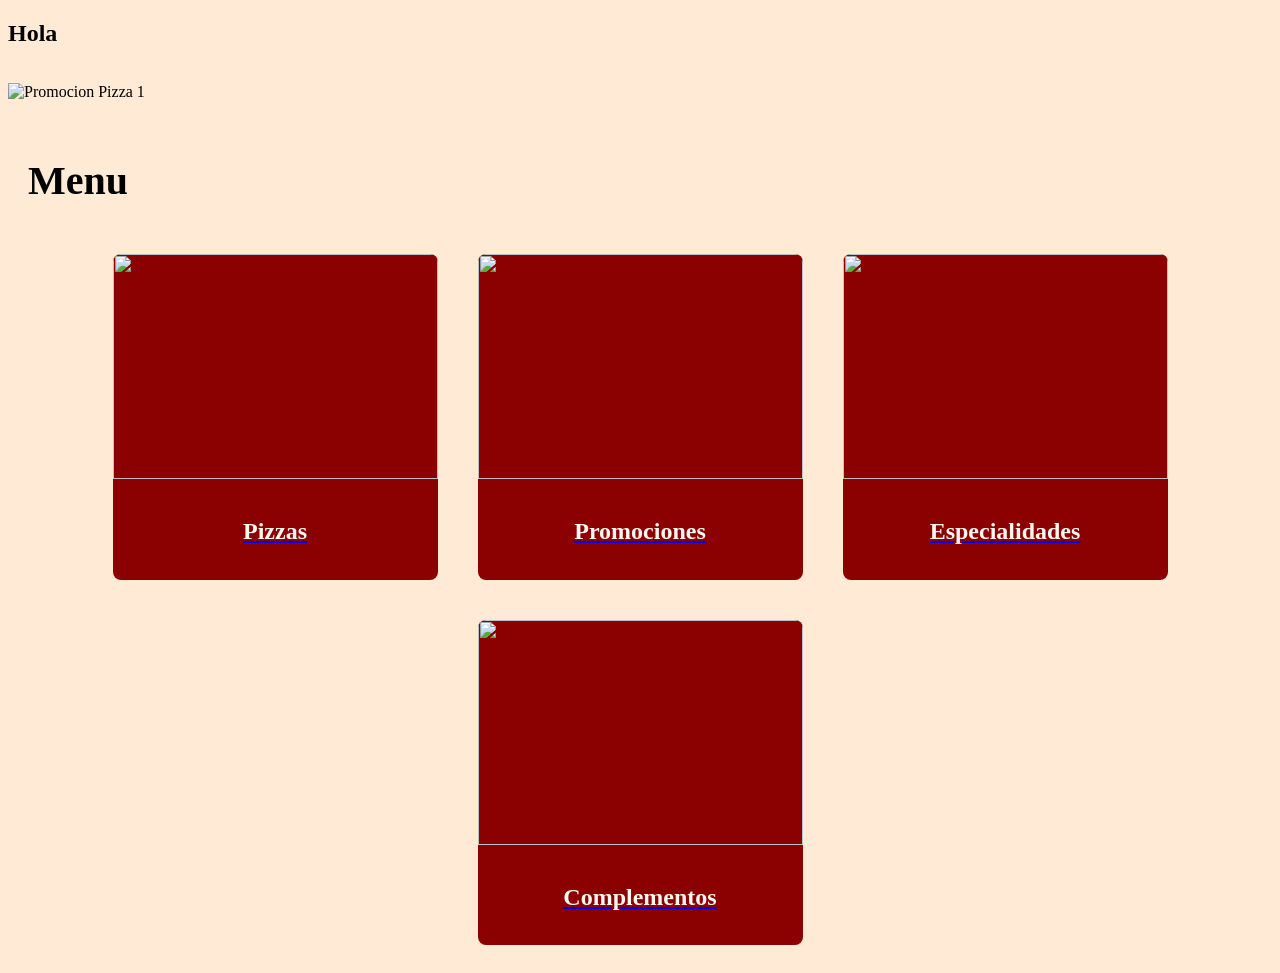
==== Web-Pizza-main/index.html @ d8ed1afa "Add files via upload" ====
<!DOCTYPE html>
<html lang="en">
<head>
    <meta charset="UTF-8">
    <meta name="viewport" content="width=device-width, initial-scale=1.0">
    <link rel="stylesheet" href="style.css">
    <title>Inicio - Pizza</title>
</head>
<body>
    <header>
        <nav>
            <h1>Hola</h1>
        </nav>
    </header>

    <main>
        <section>
            <div class="carrusel">
                <ul>
                    <li><img src="/img/banner1.png" alt="Promocion Pizza 1"></li>
                    <li><img src="/img/banner2.png" alt="Promocion Pizza 2"></li>
                    <li><img src="/img/banner3.png" alt="Promocion Pizza 3"></li>
                    <li><img src="/img/banner4.png" alt="Promocion Pizza 4"></li>
                    <li><img src="/img/banner5.png" alt="Promocion Pizza 5"></li>
                </ul>
            </div>
        </section>

        <section>
            <h1 class="titulo">Menu</h1>
            <div class="contenedorMenu">
                <a href="#" class="individual">
                    <img src="/img/pizzaMenu.jpg">
                    <div class="contenidoIndividual">
                        <h2>Pizzas</h2>
                    </div>
                </a>

                <a href="#" class="individual">
                    <img src="/img/promo.png">
                    <div class="contenidoIndividual">
                        <h2>Promociones</h2>
                    </div>
                </a>

                <a href="#" class="individual">
                    <img src="/img/especial.png">
                    <div class="contenidoIndividual">
                        <h2>Especialidades</h2>
                    </div>
                </a>

                <a href="#" class="individual">
                    <img src="/img/complemento.png">
                    <div class="contenidoIndividual">
                        <h2>Complementos</h2>
                    </div>
                </a>
            </div>
        </section>
    </main>
</body>
</html>
---- Web-Pizza-main/style.css ----
body{
    background-color: #FFEAD5;
}

/* CSS del carrusel */
/* https://www.youtube.com/watch?v=9FNNkzPBFcE */

.carrusel{
    width: 100%;
    max-width: 1280px;
    height: auto;
    margin: 0px auto;
    overflow: hidden;
}

.carrusel ul{
    display: flex;
    padding: 0;
    width: 500%;
    animation: slide 25s infinite ease-in-out;
}

.carrusel li{
    list-style: none;
    width: 20%;
    flex-shrink: 0;
}

.carrusel img{
    width: 100%;
    object-fit: cover;
    display: block;
}

/* CSS del menu */
/* https://www.youtube.com/watch?v=9FNNkzPBFcE */

.titulo{
    font-size: 2.5rem;
    margin: 40px 0 30px 0;
    font-weight: bold;
    padding-left: 20px;
}

.contenedorMenu{
    display: flex;
    justify-content: center;
    flex-wrap: wrap;
    margin-top: 30px;
}

.individual{
    width: 325px;
    background-color: #8B0000;
    border-radius: 8px;
    overflow: hidden;
    margin: 20px;
}

.individual img{
    width: 100%;
    height: 225px;
}

.contenidoIndividual{
    padding: 15px;
    text-align: center;
    color: #FAF7F2;
}

/* Parte del carrusel */

@keyframes slide {
    0% {margin-left: 0%;}
    18% {margin-left: 0%;}

    20% {margin-left: -100%;}
    38% {margin-left: -100%;}

    40% {margin-left: -200%;}
    58% {margin-left: -200%;}

    60% {margin-left: -300%;}
    78% {margin-left: -300%;}

    80% {margin-left: -400%;}
    100% {margin-left: -400%;}
}

/* Fin de parte del carrusel */
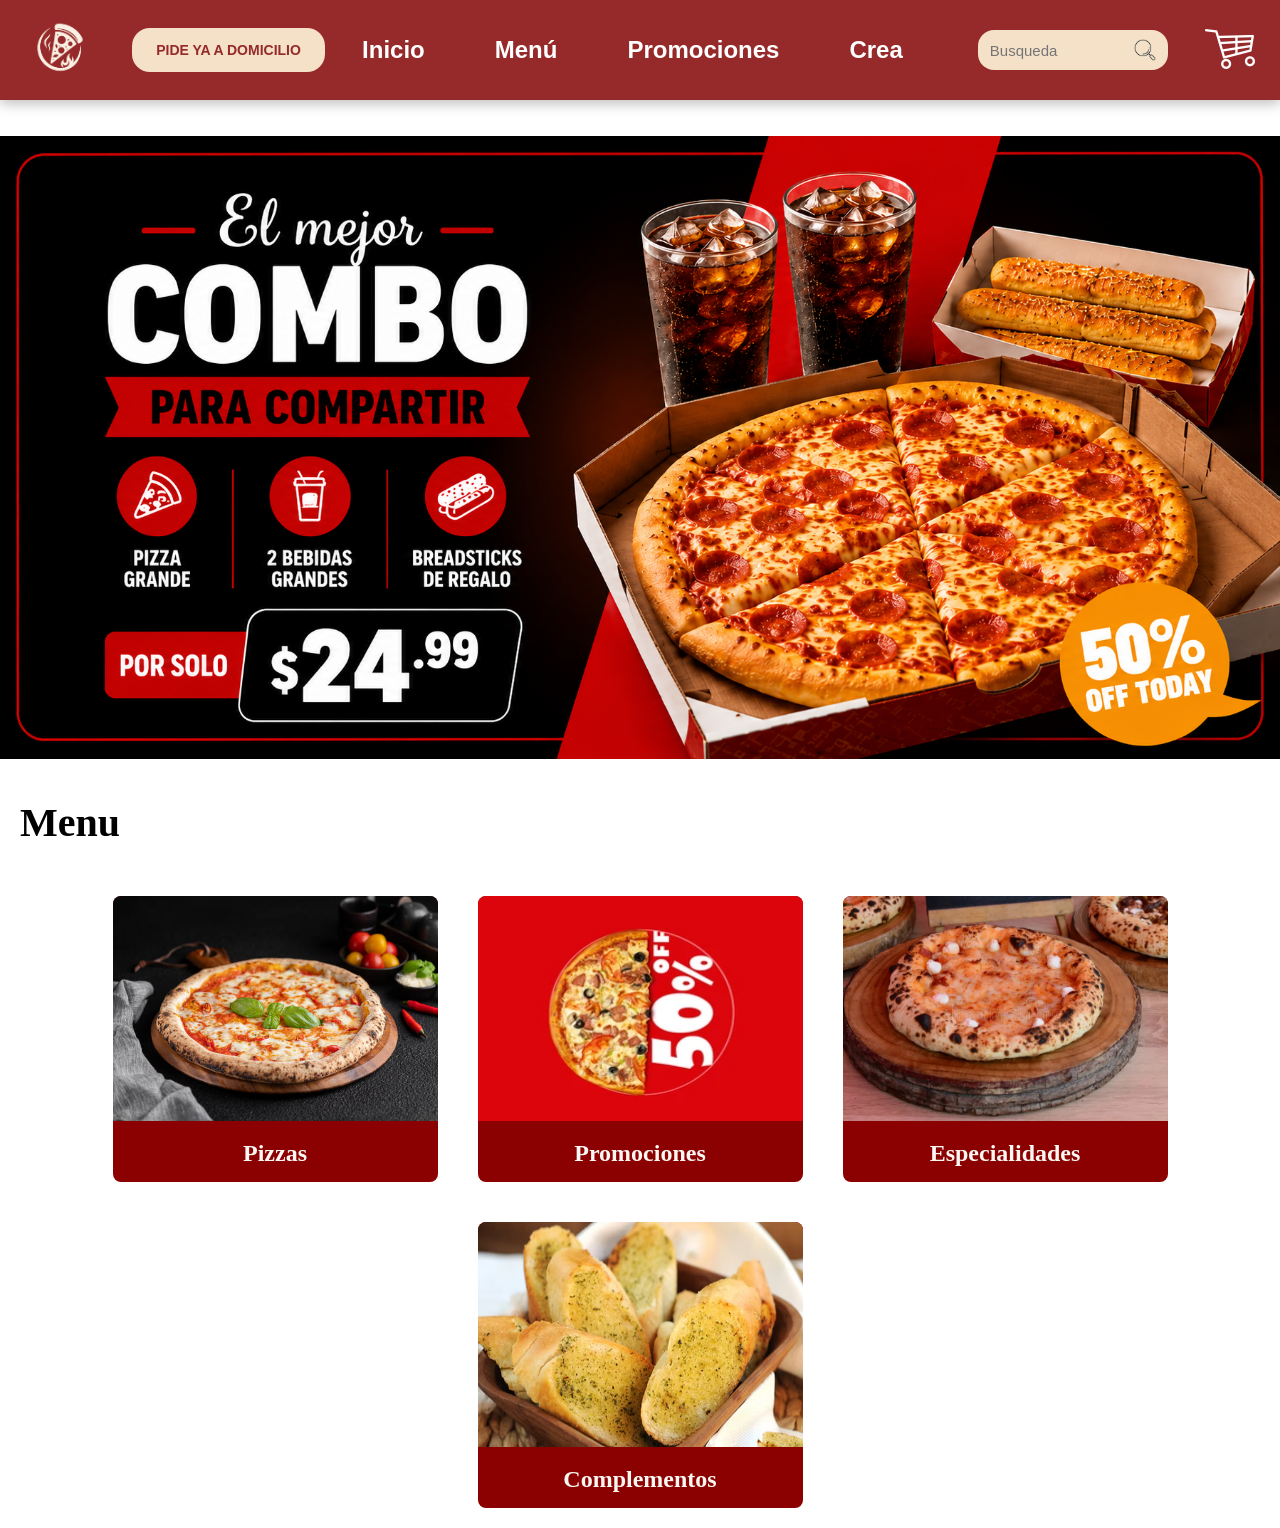
==== commit 0188c935: "Barra de navegacion" ====
--- a/Web-Pizza-main/index.html
+++ b/Web-Pizza-main/index.html
@@ -1,27 +1,69 @@
 <!DOCTYPE html>
 <html lang="en">
+
 <head>
     <meta charset="UTF-8">
     <meta name="viewport" content="width=device-width, initial-scale=1.0">
-    <link rel="stylesheet" href="style.css">
+    <link rel="stylesheet" href="css/style.css">
     <title>Inicio - Pizza</title>
 </head>
+
 <body>
     <header>
-        <nav>
-            <h1>Hola</h1>
-        </nav>
+        <nav class="caja-navegacion">
+        <div class="ajuste-espaciado">
+
+            <div class="icon-button">
+                <a href="index.html">
+                    <img class="logo" src="img/logoPizza.png" alt="logo">
+                </a>
+            </div>
+
+            <div>
+                <button class="pedir-boton">PIDE YA A DOMICILIO</button>
+            </div>
+
+            <div class="navbar">
+                <form action="" class="formulario">
+
+                    <div class="links-espaciado">
+                        <ul class="links-verticalmente">
+                            <li><a class="espacio-entre-links" href="index.html">Inicio</a></li>
+                            <li><a class="espacio-entre-links" href="#">Menú</a></li>
+                            <li><a class="espacio-entre-links" href="#">Promociones</a></li>
+                            <li><a class="espacio-entre-links" href="#">Crea</a></li>
+                        </ul>
+                    </div>
+
+                    <div class="contenedor-busqueda">
+                        <input class="barra-busqueda" type="text" placeholder="Busqueda">
+
+                        <button class="btn-barra" type="submit">
+                            <img class="btn-busqueda" src="img/busqueda.png" alt="busqueda">
+                        </button>
+                    </div>
+
+                </form>
+            </div>
+
+            <button class="carrito-btn">
+                <img class="btn-carrito" src="img/icon-icons-carrito.png" alt="carrito">
+            </button>
+
+        </div>
+    </nav>
     </header>
 
     <main>
         <section>
+            <br><br>
             <div class="carrusel">
                 <ul>
-                    <li><img src="/img/banner1.png" alt="Promocion Pizza 1"></li>
-                    <li><img src="/img/banner2.png" alt="Promocion Pizza 2"></li>
-                    <li><img src="/img/banner3.png" alt="Promocion Pizza 3"></li>
-                    <li><img src="/img/banner4.png" alt="Promocion Pizza 4"></li>
-                    <li><img src="/img/banner5.png" alt="Promocion Pizza 5"></li>
+                    <li><img src="img/banner1.png" alt="Promocion Pizza 1"></li>
+                    <li><img src="img/banner2.png" alt="Promocion Pizza 2"></li>
+                    <li><img src="img/banner3.png" alt="Promocion Pizza 3"></li>
+                    <li><img src="img/banner4.png" alt="Promocion Pizza 4"></li>
+                    <li><img src="img/banner5.png" alt="Promocion Pizza 5"></li>
                 </ul>
             </div>
         </section>
@@ -30,28 +72,28 @@
             <h1 class="titulo">Menu</h1>
             <div class="contenedorMenu">
                 <a href="#" class="individual">
-                    <img src="/img/pizzaMenu.jpg">
+                    <img src="img/pizzaMenu.jpg">
                     <div class="contenidoIndividual">
                         <h2>Pizzas</h2>
                     </div>
                 </a>
 
                 <a href="#" class="individual">
-                    <img src="/img/promo.png">
+                    <img src="img/promo.png">
                     <div class="contenidoIndividual">
                         <h2>Promociones</h2>
                     </div>
                 </a>
 
                 <a href="#" class="individual">
-                    <img src="/img/especial.png">
+                    <img src="img/especial.png">
                     <div class="contenidoIndividual">
                         <h2>Especialidades</h2>
                     </div>
                 </a>
 
                 <a href="#" class="individual">
-                    <img src="/img/complemento.png">
+                    <img src="img/complemento.png">
                     <div class="contenidoIndividual">
                         <h2>Complementos</h2>
                     </div>
@@ -60,4 +102,5 @@
         </section>
     </main>
 </body>
+
 </html>
--- a/Web-Pizza-main/css/style.css
+++ b/Web-Pizza-main/css/style.css
@@ -0,0 +1,218 @@
+* {
+    margin: 0;
+    padding: 0;
+    box-sizing: border-box;
+}
+/* 
+header{
+    background-color: #962A2A;
+    padding: 5px 30px;
+} */
+
+* {
+    margin: 0;
+    padding: 0;
+    box-sizing: border-box;
+}
+
+/* Barra principal */
+.caja-navegacion {
+    background-color: #962A2A;
+    width: 100%;
+    min-height: 88px;
+    box-shadow: 0px 4px 12px rgba(0, 0, 0, 0.25);
+}
+
+/* Contenedor interno */
+.ajuste-espaciado {
+    display: flex;
+    align-items: center;
+    justify-content: space-between;
+    padding: 0 25px;
+    min-height: 100px;
+}
+
+/* Logo */
+.logo {
+    width: 70px;
+    height: 70px;
+    object-fit: contain;
+}
+
+/* Botón domicilio */
+.pedir-boton {
+    border: none;
+    background: #F4E1C8;
+    color: #962A2A;
+    font-weight: bold;
+    font-size: 14px;
+    border-radius: 18px;
+    padding: 14px 24px;
+    cursor: pointer;
+}
+
+/* Navbar interna */
+.navbar {
+    display: flex;
+    align-items: center;
+}
+
+/* Formulario */
+.formulario {
+    display: flex;
+    align-items: center;
+    gap: 25px;
+}
+
+/* Links */
+.links-verticalmente {
+    display: flex;
+    gap: 70px;
+    padding: 0 50px 0 0;
+}
+
+li {
+    list-style: none;
+}
+
+a {
+    text-decoration: none;
+}
+
+.espacio-entre-links {
+    color: white;
+    font-size: 24px;
+    font-weight: bold;
+    font-family: 'Franklin Gothic Medium', 'Arial Narrow', Arial, sans-serif;
+}
+
+/* Buscador */
+.contenedor-busqueda {
+    display: flex;
+    align-items: center;
+    background: #F4E1C8;
+    border-radius: 16px;
+    padding: 0 12px;
+    width: 190px;
+    height: 40px;
+}
+
+.barra-busqueda {
+    border: none;
+    outline: none;
+    background: transparent;
+    width: 100%;
+    font-size: 15px;
+}
+
+.btn-barra {
+    border: none;
+    background: transparent;
+    cursor: pointer;
+    display: flex;
+    align-items: center;
+}
+
+.btn-busqueda {
+    width: 22px;
+    height: 22px;
+}
+
+/* Carrito */
+.carrito-btn {
+    border: none;
+    background: transparent;
+    cursor: pointer;
+}
+
+.btn-carrito {
+    width: 50px;
+    height: 50px;
+}
+
+/* CSS del carrusel */
+/* https://www.youtube.com/watch?v=9FNNkzPBFcE */
+
+.carrusel{
+    width: 100%;
+    max-width: 1280px;
+    height: auto;
+    margin: 0px auto;
+    overflow: hidden;
+}
+
+.carrusel ul{
+    display: flex;
+    padding: 0;
+    width: 500%;
+    animation: slide 25s infinite ease-in-out;
+}
+
+.carrusel li{
+    list-style: none;
+    width: 20%;
+    flex-shrink: 0;
+}
+
+.carrusel img{
+    width: 100%;
+    object-fit: cover;
+    display: block;
+}
+
+/* CSS del menu */
+/* https://www.youtube.com/watch?v=9FNNkzPBFcE */
+
+.titulo{
+    font-size: 2.5rem;
+    margin: 40px 0 30px 0;
+    font-weight: bold;
+    padding-left: 20px;
+}
+
+.contenedorMenu{
+    display: flex;
+    justify-content: center;
+    flex-wrap: wrap;
+    margin-top: 30px;
+}
+
+.individual{
+    width: 325px;
+    background-color: #8B0000;
+    border-radius: 8px;
+    overflow: hidden;
+    margin: 20px;
+}
+
+.individual img{
+    width: 100%;
+    height: 225px;
+}
+
+.contenidoIndividual{
+    padding: 15px;
+    text-align: center;
+    color: #FAF7F2;
+}
+
+/* Parte del carrusel */
+
+@keyframes slide {
+    0% {margin-left: 0%;}
+    18% {margin-left: 0%;}
+
+    20% {margin-left: -100%;}
+    38% {margin-left: -100%;}
+
+    40% {margin-left: -200%;}
+    58% {margin-left: -200%;}
+
+    60% {margin-left: -300%;}
+    78% {margin-left: -300%;}
+
+    80% {margin-left: -400%;}
+    100% {margin-left: -400%;}
+}
+
+/* Fin de parte del carrusel */
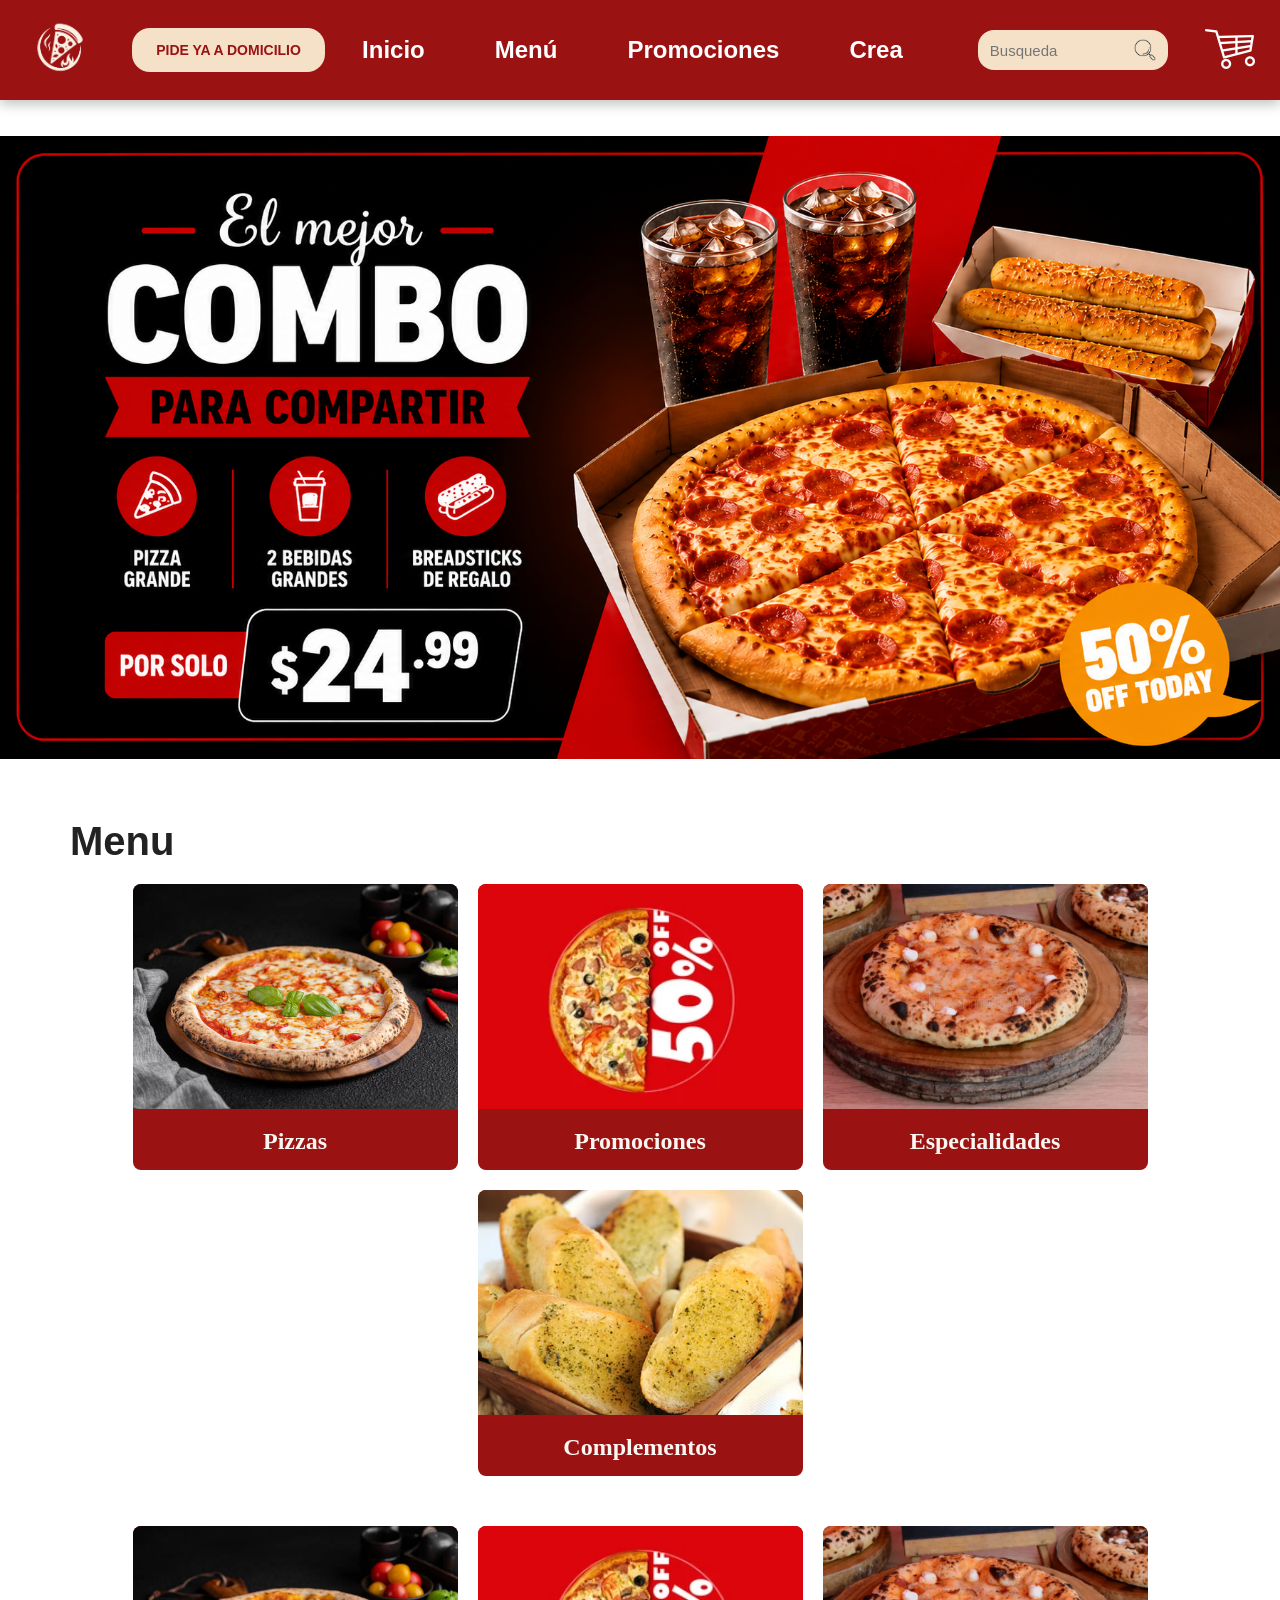
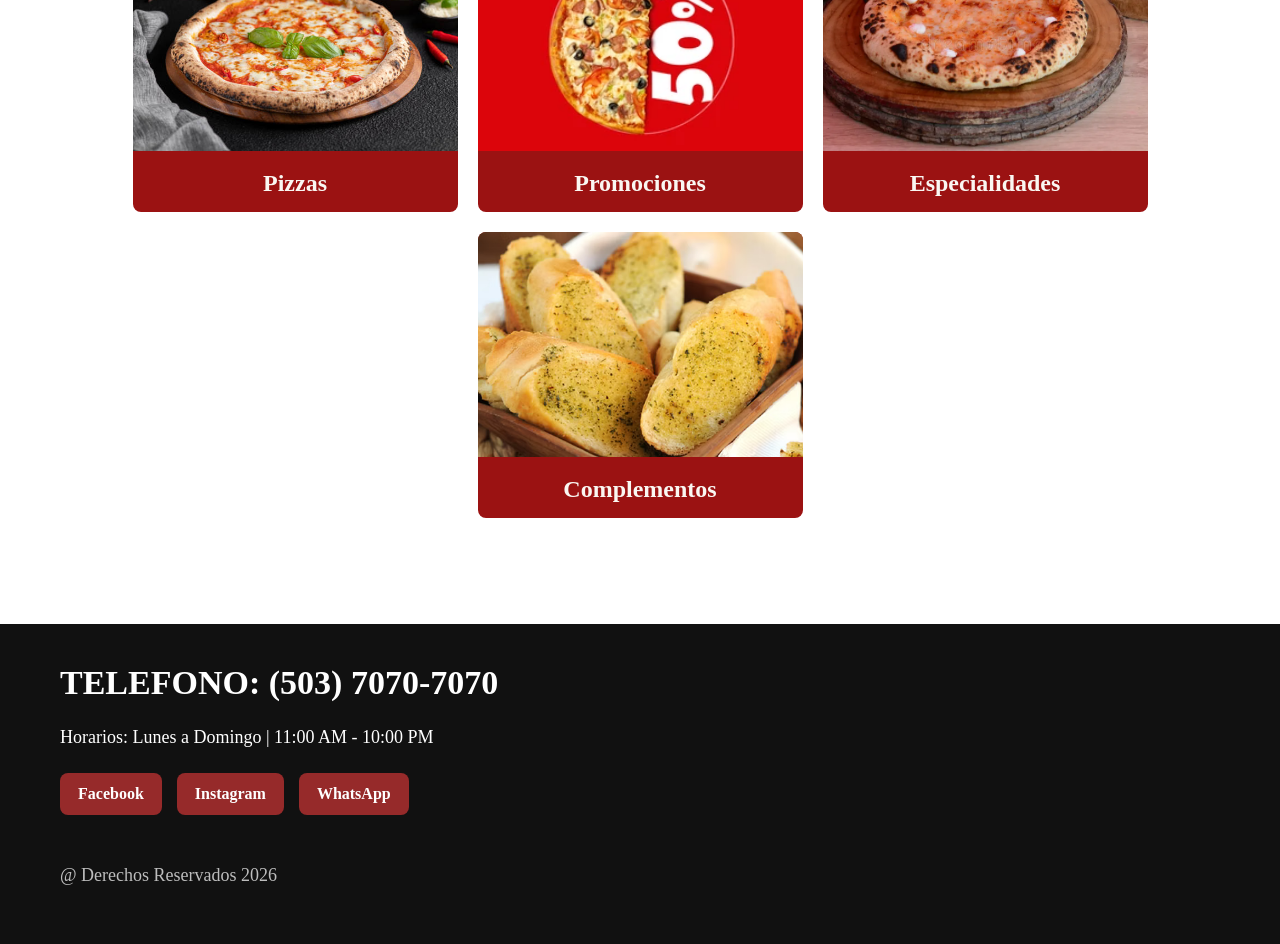
==== commit 64a102bf: "Footer" ====
--- a/Web-Pizza-main/index.html
+++ b/Web-Pizza-main/index.html
@@ -68,39 +68,98 @@
             </div>
         </section>
 
-        <section>
-            <h1 class="titulo">Menu</h1>
-            <div class="contenedorMenu">
-                <a href="#" class="individual">
-                    <img src="img/pizzaMenu.jpg">
-                    <div class="contenidoIndividual">
-                        <h2>Pizzas</h2>
-                    </div>
-                </a>
+        <section class="menu-section">
+    <h1 class="titulo">Menu</h1>
 
-                <a href="#" class="individual">
-                    <img src="img/promo.png">
-                    <div class="contenidoIndividual">
-                        <h2>Promociones</h2>
-                    </div>
-                </a>
+    <div class="contenedorMenu">
+        <a href="#" class="individual">
+            <img src="img/pizzaMenu.jpg" alt="Pizzas">
+            <div class="contenidoIndividual">
+                <h2>Pizzas</h2>
+            </div>
+        </a>
 
-                <a href="#" class="individual">
-                    <img src="img/especial.png">
-                    <div class="contenidoIndividual">
-                        <h2>Especialidades</h2>
-                    </div>
-                </a>
+        <a href="#" class="individual">
+            <img src="img/promo.png" alt="Promociones">
+            <div class="contenidoIndividual">
+                <h2>Promociones</h2>
+            </div>
+        </a>
 
-                <a href="#" class="individual">
-                    <img src="img/complemento.png">
-                    <div class="contenidoIndividual">
-                        <h2>Complementos</h2>
-                    </div>
-                </a>
+        <a href="#" class="individual">
+            <img src="img/especial.png" alt="Especialidades">
+            <div class="contenidoIndividual">
+                <h2>Especialidades</h2>
             </div>
-        </section>
+        </a>
+
+        <a href="#" class="individual">
+            <img src="img/complemento.png" alt="Complementos">
+            <div class="contenidoIndividual">
+                <h2>Complementos</h2>
+            </div>
+        </a>
+    </div>
+
+    <div class="contenedorMenu">
+        <a href="#" class="individual">
+            <img src="img/pizzaMenu.jpg" alt="Pizzas">
+            <div class="contenidoIndividual">
+                <h2>Pizzas</h2>
+            </div>
+        </a>
+
+        <a href="#" class="individual">
+            <img src="img/promo.png" alt="Promociones">
+            <div class="contenidoIndividual">
+                <h2>Promociones</h2>
+            </div>
+        </a>
+
+        <a href="#" class="individual">
+            <img src="img/especial.png" alt="Especialidades">
+            <div class="contenidoIndividual">
+                <h2>Especialidades</h2>
+            </div>
+        </a>
+
+        <a href="#" class="individual">
+            <img src="img/complemento.png" alt="Complementos">
+            <div class="contenidoIndividual">
+                <h2>Complementos</h2>
+            </div>
+        </a>
+    </div>
+</section>
+        <br><br>
     </main>
+    <footer class="footer">
+    <div class="footer-contenedor">
+
+        <!-- Información -->
+        <div class="footer-info">
+            <h2>TELEFONO: (503) 7070-7070</h2>
+
+            <p>Horarios: Lunes a Domingo | 11:00 AM - 10:00 PM</p>
+
+            <div class="redes-iconos">
+                <a href="#">Facebook</a>
+                <a href="#">Instagram</a>
+                <a href="#">WhatsApp</a>
+            </div>
+
+            <p class="copyright">@ Derechos Reservados 2026</p>
+        </div>
+
+        <!-- Mapa -->
+        <div class="mapa-contenedor">
+            <iframe src="https://www.google.com/maps/embed?pb=!1m18!1m12!1m3!1d3876.044101851221!2d-89.2227181!3d13.7157584!2m3!1f0!2f0!3f0!3m2!1i1024!2i768!4f13.1!3m3!1m2!1s0x0%3A0x0!2zMTPCsDQyJzU2LjciTiA4OcKwMTMnMjEuOCJX!5e0!3m2!1ses!2ssv!4v1650000000000!5m2!1ses!2ssv"
+                allowfullscreen=""
+                loading="lazy">
+            </iframe>
+        </div>
+
+    </div>
+</footer>
 </body>
-
 </html>
--- a/Web-Pizza-main/css/style.css
+++ b/Web-Pizza-main/css/style.css
@@ -17,7 +17,7 @@
 
 /* Barra principal */
 .caja-navegacion {
-    background-color: #962A2A;
+    background-color: #9b1212;
     width: 100%;
     min-height: 88px;
     box-shadow: 0px 4px 12px rgba(0, 0, 0, 0.25);
@@ -43,7 +43,7 @@
 .pedir-boton {
     border: none;
     background: #F4E1C8;
-    color: #962A2A;
+    color: #9b1212;
     font-weight: bold;
     font-size: 14px;
     border-radius: 18px;
@@ -163,41 +163,56 @@
 /* CSS del menu */
 /* https://www.youtube.com/watch?v=9FNNkzPBFcE */
 
-.titulo{
+
+.menu-section {
+    max-width: 1500px;
+    margin: 0 auto;
+    padding: 20px;
+}
+
+.titulo {
     font-size: 2.5rem;
-    margin: 40px 0 30px 0;
+    margin: 40px 0 20px 50px;
     font-weight: bold;
-    padding-left: 20px;
-}
-
-.contenedorMenu{
+    color: #222;
+    font-family: 'Franklin Gothic Medium', 'Arial Narrow', Arial, sans-serif;
+}
+
+/* Contenedor de cuadros */
+.contenedorMenu {
     display: flex;
     justify-content: center;
     flex-wrap: wrap;
-    margin-top: 30px;
-}
-
-.individual{
+    gap: 20px;
+    margin-bottom: 50px;
+}
+
+/* Cuadro individual */
+.individual {
     width: 325px;
-    background-color: #8B0000;
+    background-color: #9b1212;
     border-radius: 8px;
     overflow: hidden;
-    margin: 20px;
-}
-
-.individual img{
+    text-decoration: none;
+}
+
+.individual img {
     width: 100%;
     height: 225px;
-}
-
-.contenidoIndividual{
+    object-fit: cover;
+}
+
+.contenidoIndividual {
     padding: 15px;
     text-align: center;
     color: #FAF7F2;
 }
 
+.contenidoIndividual h2 {
+    margin: 0;
+}
+
 /* Parte del carrusel */
-
 @keyframes slide {
     0% {margin-left: 0%;}
     18% {margin-left: 0%;}
@@ -215,4 +230,94 @@
     100% {margin-left: -400%;}
 }
 
-/* Fin de parte del carrusel */+/* Fin de parte del carrusel */
+/* FOOTER */
+.footer {
+    background: #111;
+    color: white;
+    width: 100%;
+    padding: 40px 60px;
+}
+
+.footer-contenedor {
+    display: flex;
+    justify-content: space-between;
+    align-items: center;
+    gap: 40px;
+    flex-wrap: wrap;
+}
+
+/* Parte izquierda */
+.footer-info {
+    flex: 1;
+    min-width: 320px;
+}
+
+.footer-info h2 {
+    font-size: 34px;
+    margin-bottom: 25px;
+}
+
+.footer-info p {
+    font-size: 18px;
+    margin-bottom: 18px;
+}
+
+/* Redes */
+.redes-iconos {
+    display: flex;
+    gap: 15px;
+    margin: 25px 0;
+}
+
+.redes-iconos a {
+    text-decoration: none;
+    color: white;
+    background: #962A2A;
+    padding: 12px 18px;
+    border-radius: 8px;
+    font-weight: bold;
+    transition: 0.3s;
+}
+
+.redes-iconos a:hover {
+    transform: scale(1.05);
+}
+
+/* Copyright */
+.copyright {
+    margin-top: 50px;
+    color: #bdbdbd;
+}
+
+/* Mapa */
+.mapa-contenedor {
+    width: 420px;
+    height: 220px;
+    border-radius: 6px;
+    overflow: hidden;
+}
+
+.mapa-contenedor iframe {
+    width: 100%;
+    height: 100%;
+    border: none;
+}
+
+/* Responsive */
+@media (max-width: 768px) {
+    .footer-contenedor {
+        flex-direction: column;
+        text-align: center;
+    }
+
+    .redes-iconos {
+        justify-content: center;
+        flex-wrap: wrap;
+    }
+
+    .mapa-contenedor {
+        width: 100%;
+        max-width: 420px;
+    }
+}
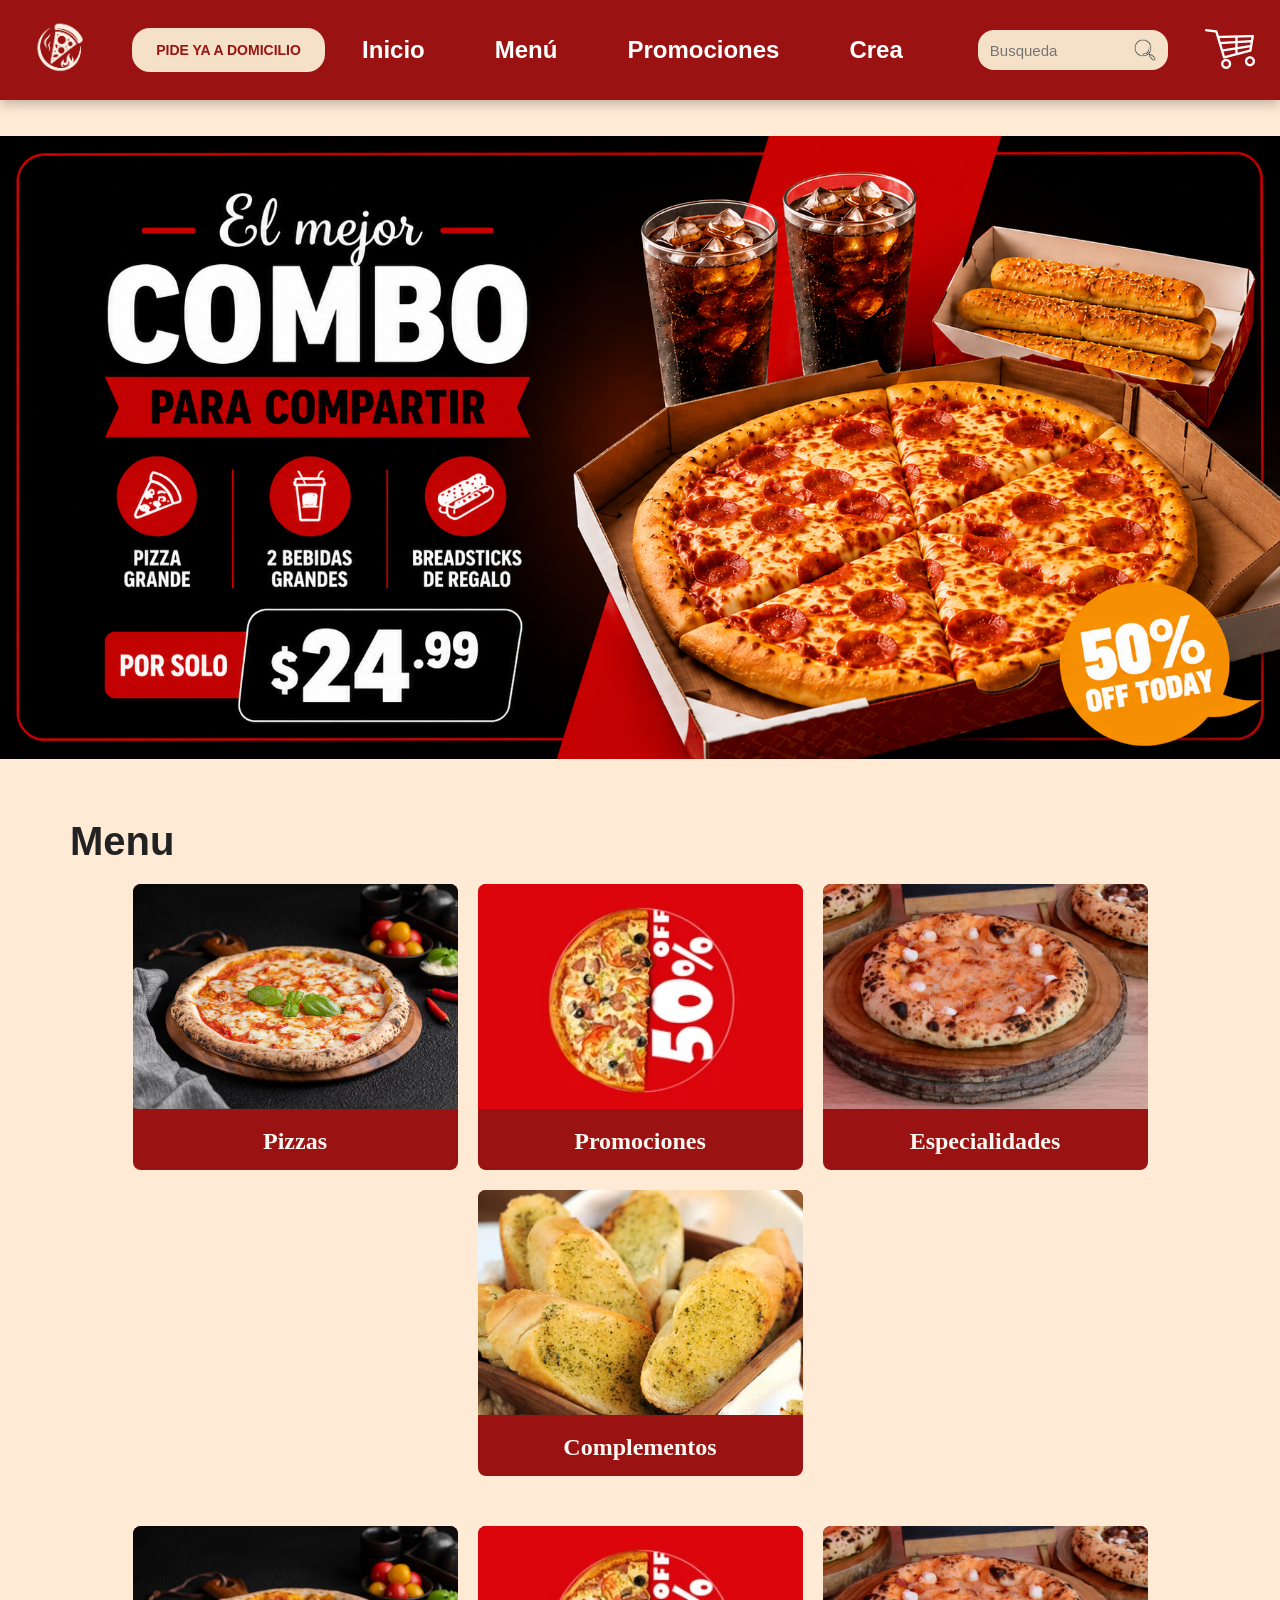
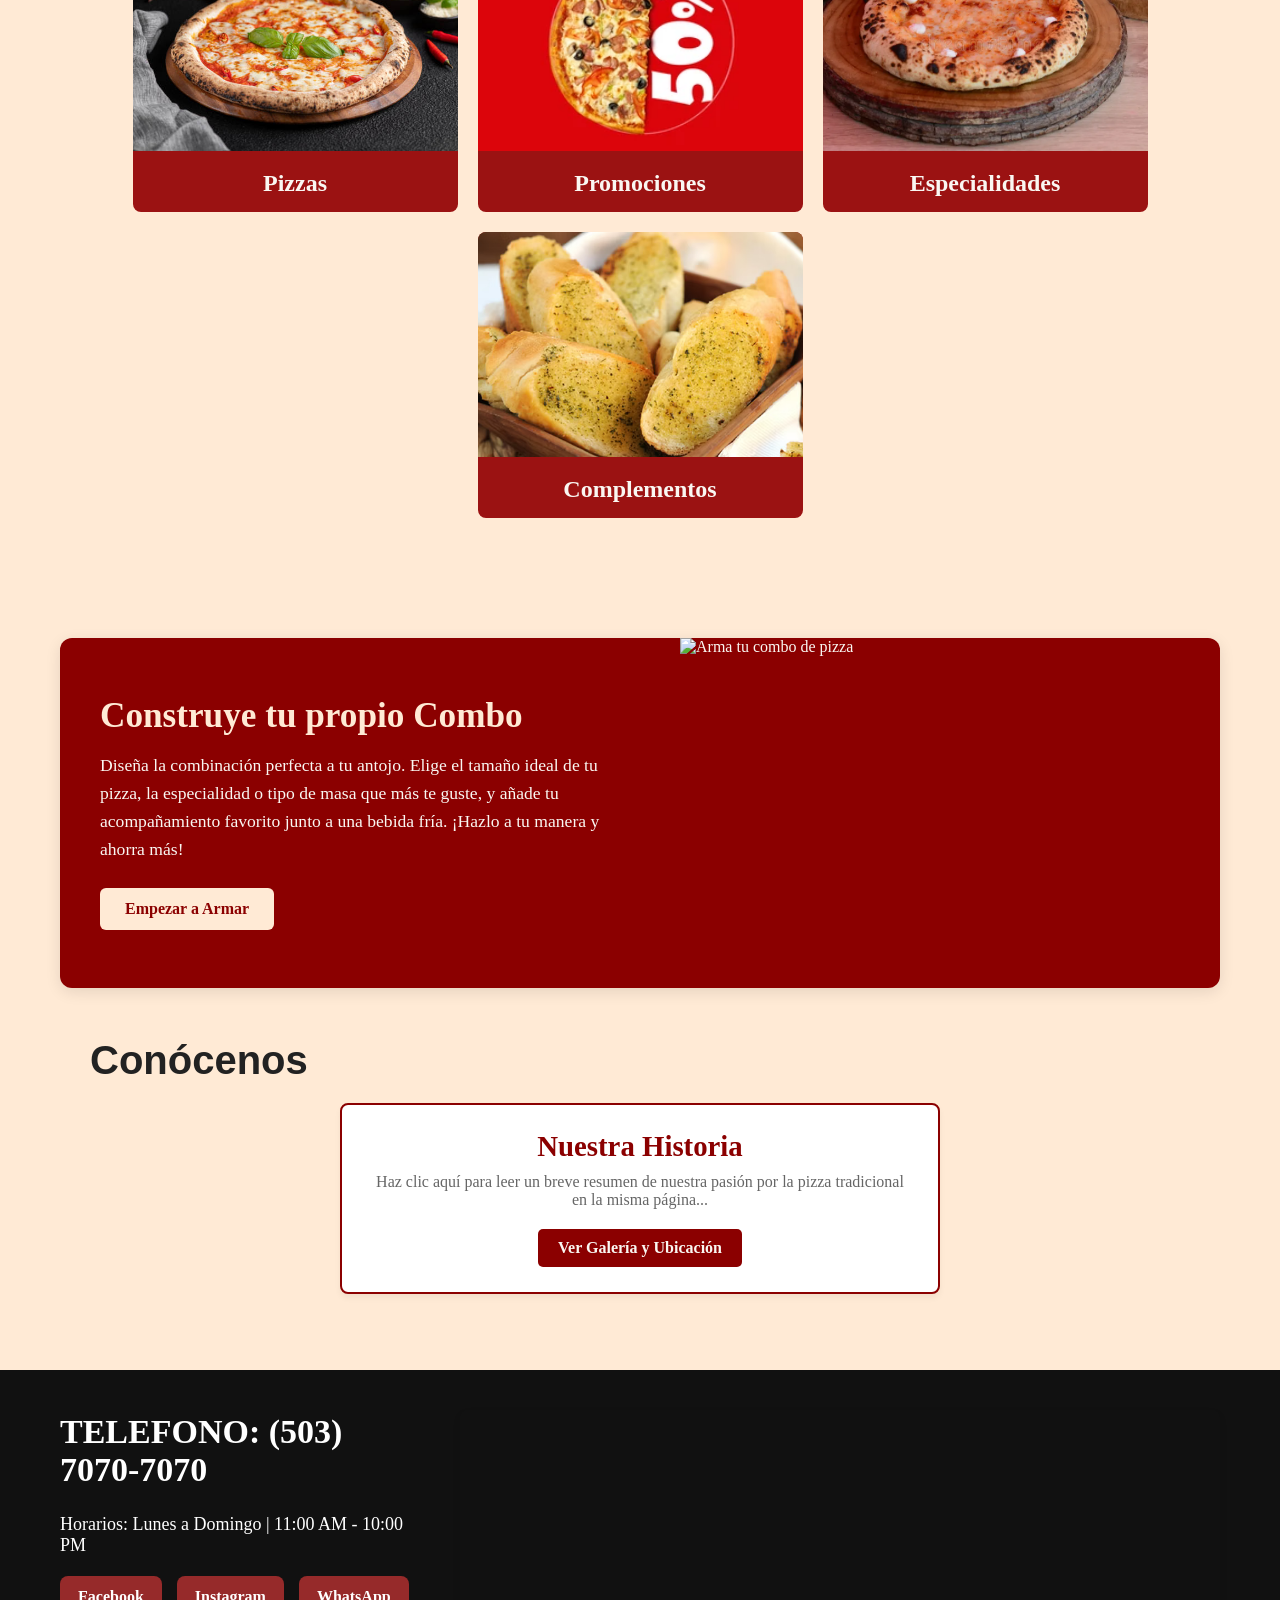
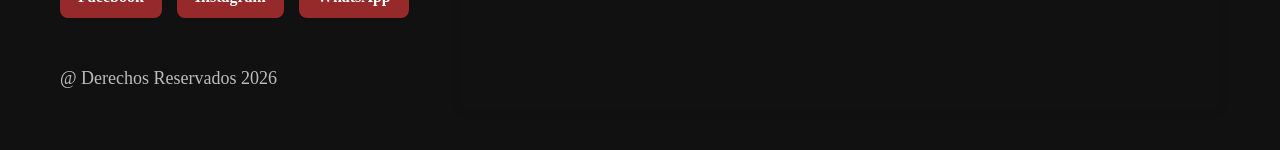
==== commit 9ee4c00c: "Add files via upload" ====
--- a/Web-Pizza-main/index.html
+++ b/Web-Pizza-main/index.html
@@ -4,6 +4,15 @@
 <head>
     <meta charset="UTF-8">
     <meta name="viewport" content="width=device-width, initial-scale=1.0">
+    <meta name="description" content="Disfruta de las mejores pizzas preparadas con ingredientes frescos y promociones exclusivas.">
+
+    <meta property="og:title" content="Inicio - Pizza" />
+    <meta property="og:description" content="Las mejores pizzas, promociones especiales, combos y mas!." />
+    <meta property="og:image" content="https://proyectopizzaweb.netlify.app/images/logoIcon.jpeg" />
+    <meta property="og:url" content="https://proyectopizzaweb.netlify.app/index.html" />
+    <meta property="og:logo" content="https://proyectopizzaweb.netlify.app/images/logoIcon.jpeg" />
+    <meta property="og:type" content="website" />
+
     <link rel="stylesheet" href="css/style.css">
     <title>Inicio - Pizza</title>
 </head>
@@ -31,7 +40,7 @@
                             <li><a class="espacio-entre-links" href="index.html">Inicio</a></li>
                             <li><a class="espacio-entre-links" href="#">Menú</a></li>
                             <li><a class="espacio-entre-links" href="#">Promociones</a></li>
-                            <li><a class="espacio-entre-links" href="#">Crea</a></li>
+                            <li><a class="espacio-entre-links" href="/armarcombo.html">Crea</a></li>
                         </ul>
                     </div>
 
@@ -131,6 +140,35 @@
         </a>
     </div>
 </section>
+
+<section class="seccion-combo">
+            <div class="combo-banner">
+                <div class="combo-info">
+                    <h2 class="subtitulo-seccion">Construye tu propio Combo</h2>
+                    <p>Diseña la combinación perfecta a tu antojo. Elige el tamaño ideal de tu pizza,
+                    la especialidad o tipo de masa que más te guste, y añade tu acompañamiento favorito
+                    junto a una bebida fría. ¡Hazlo a tu manera y ahorra más!</p>
+                    <a href="armarcombo.html" class="btn-combo">Empezar a Armar </a>
+                </div>
+                <div class="combo-imagen">
+                    <img src="/img/construyePizza.jpeg" alt="Arma tu combo de pizza">
+                </div>
+            </div>
+        </section>
+
+        <section class="seccion-nosotros">
+            <h2 class="titulo">Conócenos</h2>
+            <div class="contenedor-nosotros-tarjeta">
+                <a href="#historia-corta" class="tarjeta-nosotros">
+                    <div class="tarjeta-nosotros-contenido">
+                     <h3>Nuestra Historia</h3>
+                     <p>Haz clic aquí para leer un breve resumen de nuestra pasión por la pizza
+                     tradicional en la misma página...</p>
+                     <span class="btn-externo" onclick="window.location.href='nosotros.html'; event.stopPropagation();">Ver Galería y Ubicación</span>
+                    </div>
+                </a>
+            </div>
+        </section>
         <br><br>
     </main>
     <footer class="footer">
--- a/Web-Pizza-main/css/style.css
+++ b/Web-Pizza-main/css/style.css
@@ -3,6 +3,11 @@
     padding: 0;
     box-sizing: border-box;
 }
+
+body{
+    background-color: #FFEAD5;
+}    
+
 /* 
 header{
     background-color: #962A2A;
@@ -304,6 +309,372 @@
     border: none;
 }
 
+/* CSS armarcombo.html */
+.volver {
+    display: inline-block;
+    margin-bottom: 20px;
+    color: #8B0000;
+    text-decoration: none;
+    font-weight: bold;
+}
+
+.titulon {
+    text-align: center;
+    color: #8B0000;
+    margin-bottom: 40px;
+}
+
+        /* Contenedor Flexbox para los 3 apartados del menú desplegable */
+        .menu-desplegable-container {
+            display: flex;
+            justify-content: center;
+            gap: 30px;
+            flex-wrap: wrap;
+            max-width: 1000px;
+            margin: 0 auto;
+        }
+
+        /* Cada barra de apartado individual */
+        .apartado-item {
+            position: relative;
+            width: 250px;
+            list-style: none;
+        }
+
+        /* El botón principal de la barra */
+        .apartado-boton {
+            background-color: #8B0000;
+            color: #FAF7F2;
+            padding: 15px;
+            text-align: center;
+            font-weight: bold;
+            font-size: 1.2rem;
+            border-radius: 6px;
+            cursor: pointer;
+            box-shadow: 0 4px 6px rgba(0,0,0,0.1);
+        }
+
+        /* Lista de opciones que inicialmente está oculta */
+        .opciones-lista {
+            display: none;
+            position: absolute;
+            top: 100%;
+            left: 0;
+            width: 100%;
+            background-color: #ffffff;
+            border: 2px solid #8B0000;
+            border-top: none;
+            border-radius: 0 0 6px 6px;
+            padding: 0;
+            margin: 0;
+            list-style: none;
+            z-index: 100;
+            box-shadow: 0 4px 8px rgba(0,0,0,0.1);
+        }
+
+        .opciones-lista li {
+            padding: 12px;
+            text-align: center;
+            color: #333333;
+            border-bottom: 1px solid #eee;
+            cursor: pointer;
+            transition: background-color 0.2s;
+        }
+
+        .opciones-lista li:last-child {
+            border-bottom: none;
+        }
+
+        /* EFECTO HOVER: Muestra la lista al pasar el mouse por encima del apartado */
+        .apartado-item:hover .opciones-lista {
+            display: block;
+        }
+
+        /* Cambio de color de la opción al pasar el mouse */
+        .opciones-lista li:hover {
+            background-color: #FFEAD5;
+            color: #8B0000;
+            font-weight: bold;
+        }
+
+/*Fin CSS armarcombo.html */
+
+/* CSS Seccion ConstruyetuCombo y SobreNosotros */
+.seccion-combo {
+    max-width: 1200px;
+    margin: 50px auto;
+    padding: 0 20px;
+}
+
+.combo-banner {
+    display: flex;
+    background-color: #8B0000;
+    color: #FAF7F2;
+    border-radius: 12px;
+    overflow: hidden;
+    align-items: center;
+    box-shadow: 0 4px 15px rgba(0,0,0,0.1);
+}
+
+.combo-info {
+    flex: 1;
+    padding: 40px;
+}
+
+.subtitulo-seccion {
+    font-size: 2.2rem;
+    margin-top: 0;
+    margin-bottom: 15px;
+    color: #FFEAD5;
+}
+
+.combo-info p {
+    margin-bottom: 25px;
+    font-size: 1.1rem;
+    line-height: 1.6;
+}
+
+.btn-combo {
+    display: inline-block;
+    background-color: #FFEAD5;
+    color: #8B0000;
+    padding: 12px 25px;
+    border-radius: 6px;
+    text-decoration: none;
+    font-weight: bold;
+    transition: transform 0.2s, background-color 0.2s;
+}
+
+.btn-combo:hover {
+    transform: scale(1.05);
+    background-color: #ffffff;
+}
+
+.combo-imagen {
+    flex: 1;
+    height: 350px;
+}
+
+.combo-imagen img {
+    width: 100%;
+    height: 100%;
+    object-fit: cover;
+}
+
+/* --- SOBRE NOSOTROS --- */
+.seccion-nosotros {
+    max-width: 1200px;
+    margin: 40px auto;
+}
+
+.contenedor-nosotros-tarjeta {
+    display: flex;
+    justify-content: center;
+    padding: 0 20px;
+}
+
+.tarjeta-nosotros {
+    text-decoration: none;
+    width: 100%;
+    max-width: 600px;
+    background-color: #ffffff;
+    border: 2px solid #8B0000;
+    border-radius: 8px;
+    overflow: hidden;
+    transition: transform 0.3s;
+    box-shadow: 0 4px 6px rgba(0,0,0,0.05);
+}
+
+.tarjeta-nosotros:hover {
+    transform: translateY(-5px);
+}
+
+.tarjeta-nosotros-contenido {
+    padding: 25px;
+    text-align: center;
+    color: #333333;
+}
+
+.tarjeta-nosotros-contenido h3 {
+    color: #8B0000;
+    font-size: 1.8rem;
+    margin-top: 0;
+    margin-bottom: 10px;
+}
+
+.tarjeta-nosotros-contenido p {
+    color: #666666;
+    margin-bottom: 20px;
+}
+
+.btn-externo {
+    display: inline-block;
+    background-color: #8B0000;
+    color: #FAF7F2;
+    padding: 10px 20px;
+    border-radius: 5px;
+    font-weight: bold;
+    cursor: pointer;
+    transition: background-color 0.2s;
+}
+
+.btn-externo:hover {
+    background-color: #a60000;
+}
+
+/* Fin CSS Seccion ConstruyetuCombo y SobreNosotros */
+
+/* CSS nosotros.html */
+.header-nosotros {
+            background-color: #8B0000;
+            color: #FAF7F2;
+            text-align: center;
+            padding: 40px 20px;
+        }
+
+        .header-nosotros h1 {
+            margin: 0;
+            font-size: 2.5rem;
+            color: #FFEAD5;
+        }
+
+        .container {
+            max-width: 1100px;
+            margin: 40px auto;
+            padding: 0 20px;
+        }
+
+        .btn-volver {
+            display: inline-block;
+            background-color: #8B0000;
+            color: #FAF7F2;
+            padding: 10px 20px;
+            border-radius: 5px;
+            text-decoration: none;
+            font-weight: bold;
+            margin-bottom: 30px;
+            transition: background-color 0.2s;
+        }
+
+        .btn-volver:hover {
+            background-color: #a60000;
+        }
+
+        /* Sección Historia */
+        .historia-completa {
+            background-color: #ffffff;
+            padding: 40px;
+            border-radius: 8px;
+            box-shadow: 0 4px 10px rgba(0,0,0,0.05);
+            margin-bottom: 40px;
+            line-height: 1.7;
+        }
+
+        .historia-completa h2 {
+            color: #8B0000;
+            margin-top: 0;
+        }
+
+        /* Galería de Imágenes usando Flexbox */
+        .seccion-galeria h2 {
+            color: #8B0000;
+            margin-bottom: 20px;
+        }
+
+        .galeria-grid {
+            display: flex;
+            flex-wrap: wrap;
+            gap: 20px;
+            justify-content: center;
+            margin-bottom: 40px;
+        }
+
+        .galeria-item {
+            flex: 1 1 300px; /* Se adapta inteligentemente al espacio */
+            max-width: 340px;
+            height: 230px;
+            border-radius: 8px;
+            overflow: hidden;
+            box-shadow: 0 4px 6px rgba(0,0,0,0.1);
+        }
+
+        .galeria-item img {
+            width: 100%;
+            height: 100%;
+            object-fit: cover;
+            transition: transform 0.3s;
+        }
+
+        .galeria-item img:hover {
+            transform: scale(1.08); /* Efecto interactivo al pasar el mouse */
+        }
+
+        /* Sección de Contacto, Redes y Ubicación */
+        .contacto-layout {
+            display: flex;
+            gap: 40px;
+            flex-wrap: wrap;
+            margin-top: 40px;
+        }
+
+        .info-redes {
+            flex: 1 1 400px;
+            background-color: #ffffff;
+            padding: 30px;
+            border-radius: 8px;
+            box-shadow: 0 4px 10px rgba(0,0,0,0.05);
+        }
+
+        .info-redes h3 {
+            color: #8B0000;
+            margin-top: 0;
+        }
+
+        .redes-iconos {
+            display: flex;
+            gap: 15px;
+            margin-top: 20px;
+        }
+
+        /* Botones simulados de redes sociales */
+        .red-link {
+            display: inline-block;
+            background-color: #333;
+            color: #fff;
+            padding: 10px 15px;
+            border-radius: 5px;
+            text-decoration: none;
+            font-weight: bold;
+        }
+
+        .red-link.fb { background-color: #3b5998; }
+        .red-link.ig { background-color: #e1306c; }
+        .red-link.wa { background-color: #25d366; }
+
+        .mapa-contenedor {
+            flex: 1 1 400px;
+            border-radius: 8px;
+            overflow: hidden;
+            box-shadow: 0 4px 10px rgba(0,0,0,0.05);
+            min-height: 300px;
+        }
+
+        /* Asegura que el mapa de Google ocupe todo su espacio */
+        .mapa-contenedor iframe {
+            width: 100%;
+            height: 100%;
+            border: 0;
+            min-height: 300px;
+        }
+
+        @media (max-width: 768px) {
+            .contacto-layout {
+                flex-direction: column;
+            }
+        }
+
+/* Fin CSS nosotros.html */
+
 /* Responsive */
 @media (max-width: 768px) {
     .footer-contenedor {
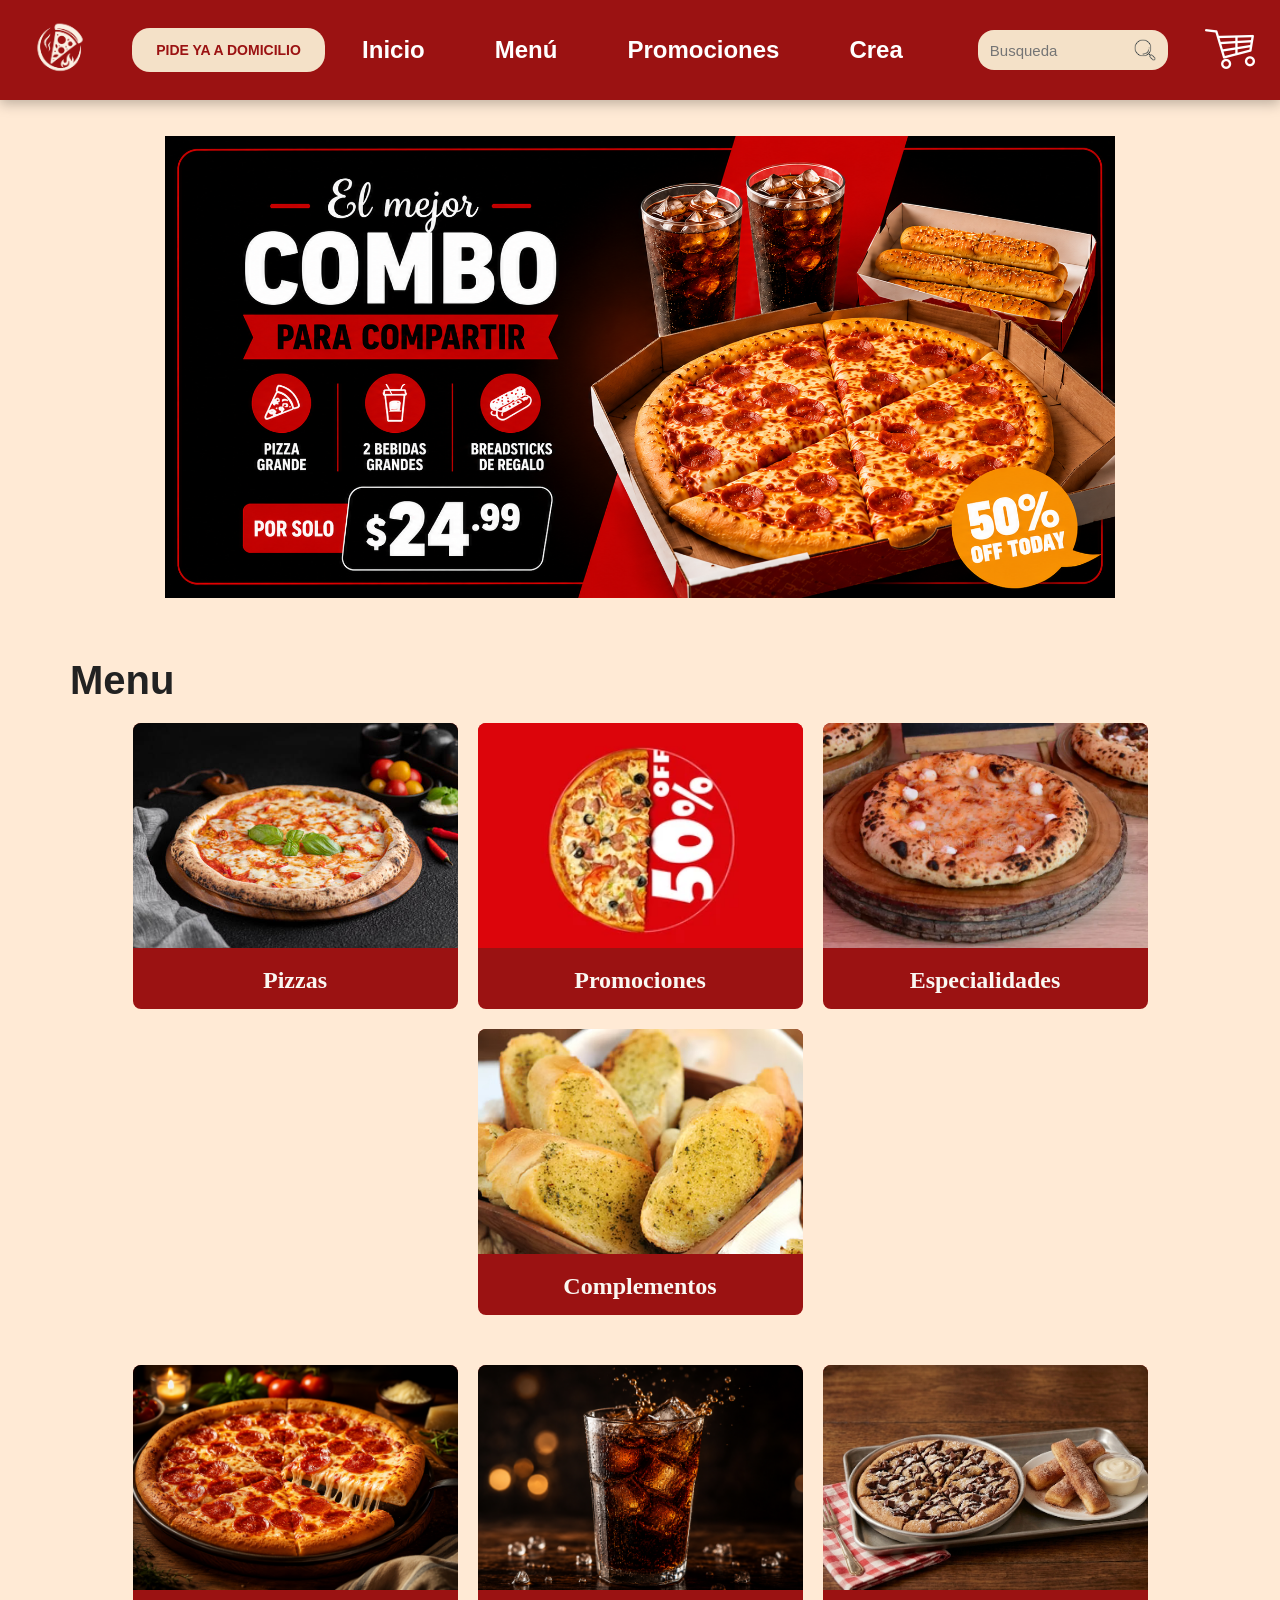
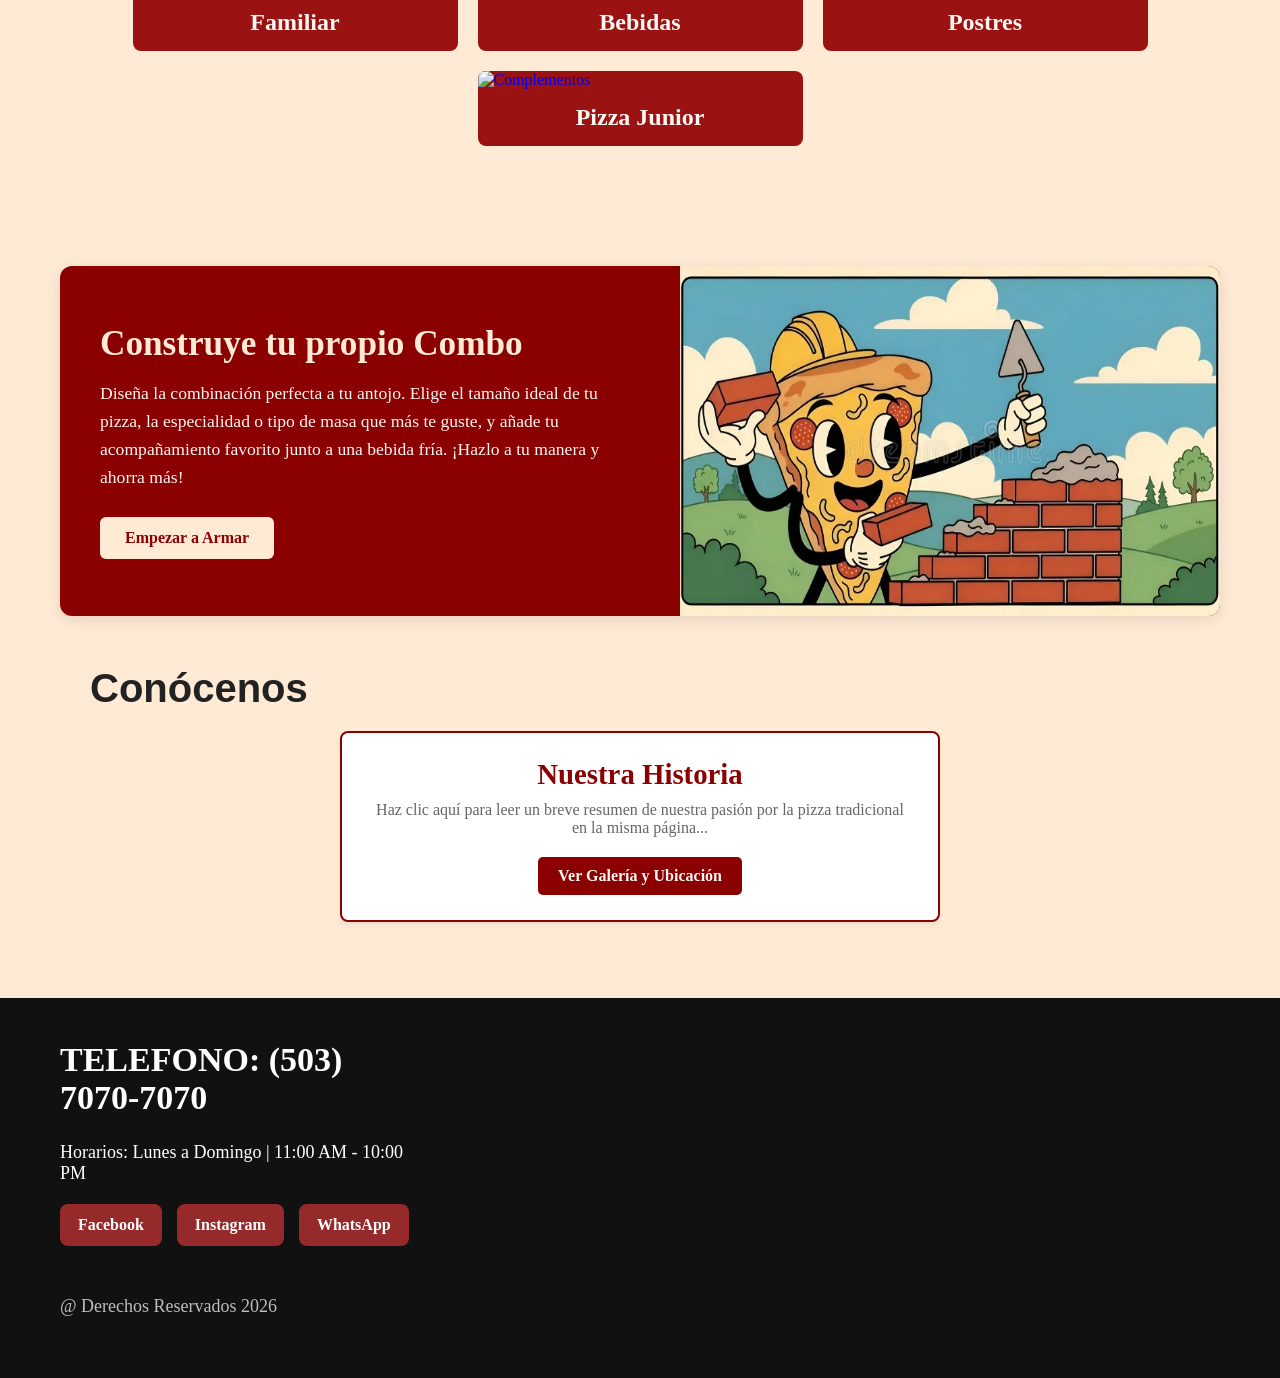
==== commit 57b83b27: "proyecto final 1.0" ====
--- a/Web-Pizza-main/index.html
+++ b/Web-Pizza-main/index.html
@@ -8,11 +8,11 @@
 
     <meta property="og:title" content="Inicio - Pizza" />
     <meta property="og:description" content="Las mejores pizzas, promociones especiales, combos y mas!." />
-    <meta property="og:image" content="https://proyectopizzaweb.netlify.app/images/logoIcon.jpeg" />
-    <meta property="og:url" content="https://proyectopizzaweb.netlify.app/index.html" />
-    <meta property="og:logo" content="https://proyectopizzaweb.netlify.app/images/logoIcon.jpeg" />
+    <meta property="og:image" content="pizzawarm.netlify.app/images/logoIcon.jpeg" />
+    <meta property="og:url" content="pizzawarm.netlify.app/index.html" />
+    <meta property="og:logo" content="pizzawarm.netlify.app/images/logoIcon.jpeg" />
     <meta property="og:type" content="website" />
-
+    <meta name="google-site-verification" content="0ZiYJeV5myv5XrRePUdRStW0iLjuu1ZWZWmHHo36aI8" />
     <link rel="stylesheet" href="css/style.css">
     <title>Inicio - Pizza</title>
 </head>
@@ -38,9 +38,9 @@
                     <div class="links-espaciado">
                         <ul class="links-verticalmente">
                             <li><a class="espacio-entre-links" href="index.html">Inicio</a></li>
-                            <li><a class="espacio-entre-links" href="#">Menú</a></li>
-                            <li><a class="espacio-entre-links" href="#">Promociones</a></li>
-                            <li><a class="espacio-entre-links" href="/armarcombo.html">Crea</a></li>
+                            <li><a class="espacio-entre-links" href="index.html">Menú</a></li>
+                            <li><a class="espacio-entre-links" href="index.html">Promociones</a></li>
+                            <li><a class="espacio-entre-links" href="armarcombo.html">Crea</a></li>
                         </ul>
                     </div>
 
@@ -112,30 +112,30 @@
 
     <div class="contenedorMenu">
         <a href="#" class="individual">
-            <img src="img/pizzaMenu.jpg" alt="Pizzas">
-            <div class="contenidoIndividual">
-                <h2>Pizzas</h2>
-            </div>
-        </a>
-
-        <a href="#" class="individual">
-            <img src="img/promo.png" alt="Promociones">
-            <div class="contenidoIndividual">
-                <h2>Promociones</h2>
-            </div>
-        </a>
-
-        <a href="#" class="individual">
-            <img src="img/especial.png" alt="Especialidades">
-            <div class="contenidoIndividual">
-                <h2>Especialidades</h2>
-            </div>
-        </a>
-
-        <a href="#" class="individual">
-            <img src="img/complemento.png" alt="Complementos">
-            <div class="contenidoIndividual">
-                <h2>Complementos</h2>
+            <img src="img/familiar.png" alt="Pizzas">
+            <div class="contenidoIndividual">
+                <h2>Familiar</h2>
+            </div>
+        </a>
+
+        <a href="#" class="individual">
+            <img src="img/bebidas.png" alt="Promociones">
+            <div class="contenidoIndividual">
+                <h2>Bebidas</h2>
+            </div>
+        </a>
+
+        <a href="#" class="individual">
+            <img src="img/postres.png" alt="Especialidades">
+            <div class="contenidoIndividual">
+                <h2>Postres</h2>
+            </div>
+        </a>
+
+        <a href="#" class="individual">
+            <img src="img/pizza-junior.png" alt="Complementos">
+            <div class="contenidoIndividual">
+                <h2>Pizza Junior</h2>
             </div>
         </a>
     </div>
@@ -151,7 +151,7 @@
                     <a href="armarcombo.html" class="btn-combo">Empezar a Armar </a>
                 </div>
                 <div class="combo-imagen">
-                    <img src="/img/construyePizza.jpeg" alt="Arma tu combo de pizza">
+                    <img src="img/construye-pizza.jpeg" alt="Arma tu combo de pizza">
                 </div>
             </div>
         </section>
--- a/Web-Pizza-main/css/style.css
+++ b/Web-Pizza-main/css/style.css
@@ -13,12 +13,6 @@
     background-color: #962A2A;
     padding: 5px 30px;
 } */
-
-* {
-    margin: 0;
-    padding: 0;
-    box-sizing: border-box;
-}
 
 /* Barra principal */
 .caja-navegacion {
@@ -140,7 +134,7 @@
 
 .carrusel{
     width: 100%;
-    max-width: 1280px;
+    max-width: 950px;
     height: auto;
     margin: 0px auto;
     overflow: hidden;
@@ -161,6 +155,7 @@
 
 .carrusel img{
     width: 100%;
+    align-items: center;
     object-fit: cover;
     display: block;
 }
@@ -199,6 +194,12 @@
     border-radius: 8px;
     overflow: hidden;
     text-decoration: none;
+    transition: 0.3s;
+}
+
+.individual:hover {
+    transform: translateY(-8px);
+    box-shadow: 0 8px 20px rgba(0,0,0,0.25);
 }
 
 .individual img {
@@ -332,6 +333,7 @@
             flex-wrap: wrap;
             max-width: 1000px;
             margin: 0 auto;
+            padding: 50px;
         }
 
         /* Cada barra de apartado individual */
@@ -455,10 +457,52 @@
     height: 350px;
 }
 
+
+
+/* Imagen de Nuestra Trayectoria */
+.bloque {
+    max-width: 1200px;
+    margin: 50px auto;
+    padding: 0 20px;
+}
+
+.box-info-image {
+    display: flex;
+    background-color: #8B0000;
+    color: #FAF7F2;
+    border-radius: 12px;
+    overflow: hidden;
+    align-items: center;
+    box-shadow: 0 4px 15px rgba(0,0,0,0.1);
+}
+
+.box-info-image {
+    flex: 1;
+    padding: 40px;
+}
+
+
+.box-image {
+    flex: 1;
+    height: 320px;
+    width: 552px;
+}
+
+.box-image img {
+    width: 100%;
+    height: 100%;
+}
+
+.box-info {
+    flex: 1;
+    padding: 0px 50px 0 0;
+}
+
+
+
 .combo-imagen img {
     width: 100%;
     height: 100%;
-    object-fit: cover;
 }
 
 /* --- SOBRE NOSOTROS --- */
